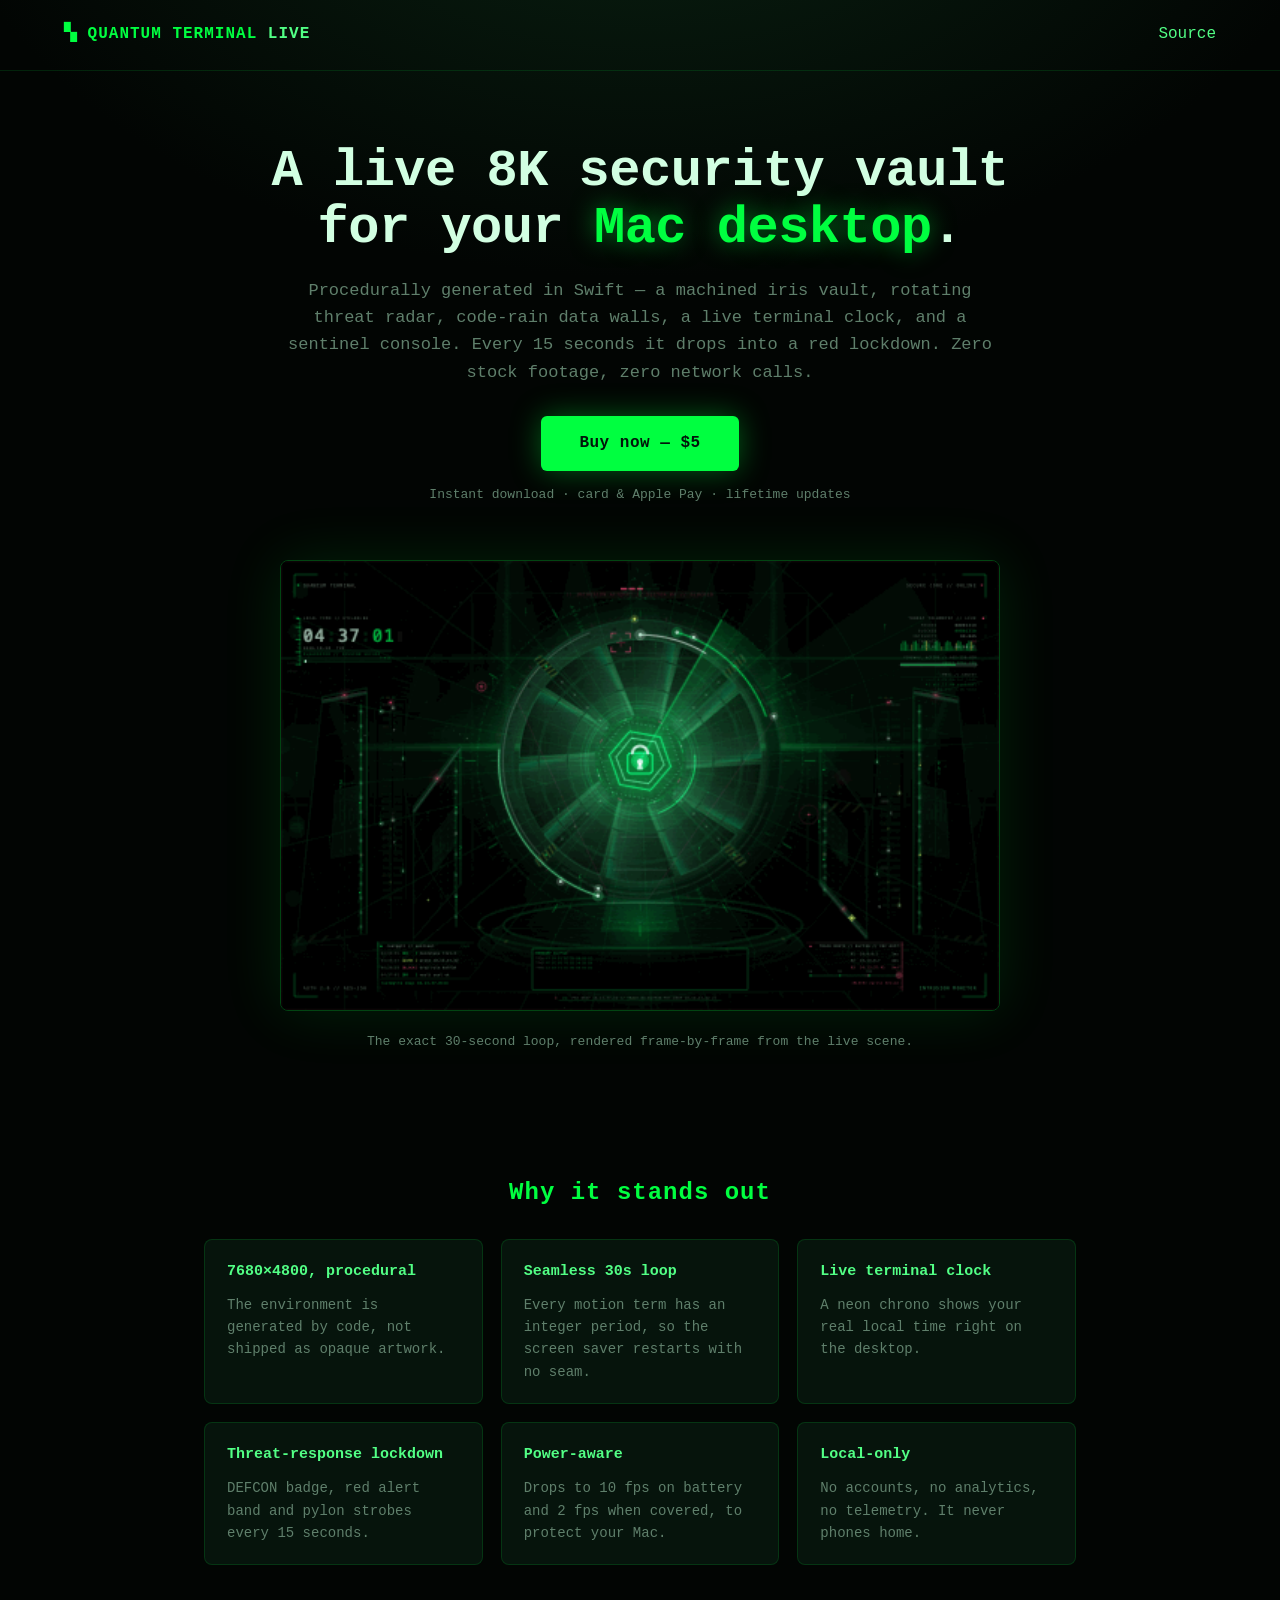
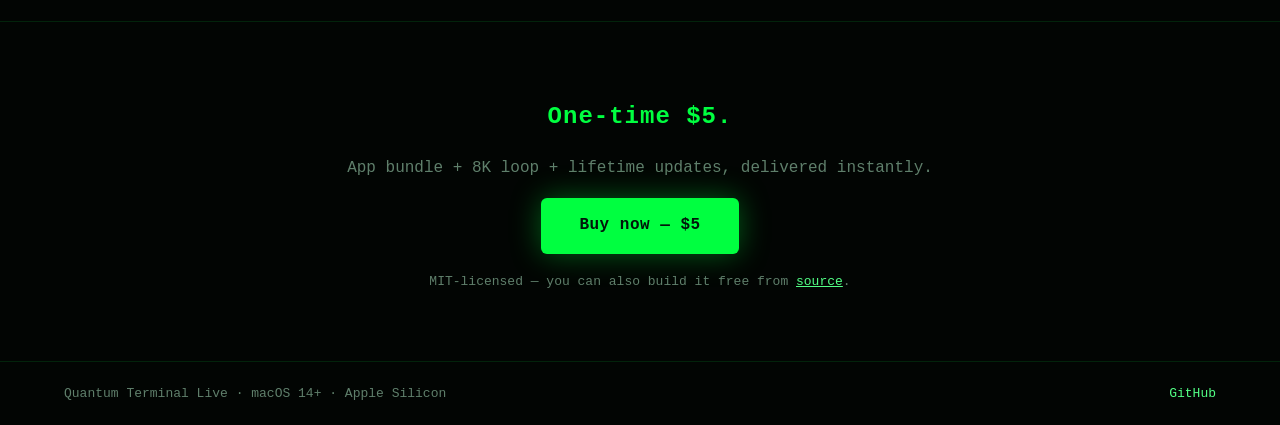
==== docs/index.html @ 82ead828 "3.1.1: top-tier README with seamless full-loop live preview, $5 storefront scaffold (Stripe Payment " ====
<!DOCTYPE html>
<html lang="en">
<head>
<meta charset="UTF-8">
<meta name="viewport" content="width=device-width, initial-scale=1.0">
<title>Quantum Terminal Live — 8K live wallpaper for macOS</title>
<meta name="description" content="A procedural 8K cyber-security vault for macOS — a live desktop layer and a seamless 30-second screen saver. Buy it for $5.">
<meta property="og:title" content="Quantum Terminal Live">
<meta property="og:description" content="Procedural 8K Matrix-green cyber-security vault for your Mac desktop.">
<meta property="og:image" content="preview.jpg">
<link rel="icon" type="image/png" href="../Assets/AppIcon-1024.png">
<link rel="stylesheet" href="styles.css">
</head>
<body>
<header class="nav">
  <span class="brand">▚ QUANTUM&nbsp;TERMINAL&nbsp;<em>LIVE</em></span>
  <a class="nav-link" href="https://github.com/ZeroXSHDW/quantum-terminal-live">Source</a>
</header>

<section class="hero">
  <h1>A live 8K security vault<br>for your <span class="accent">Mac desktop</span>.</h1>
  <p class="sub">
    Procedurally generated in Swift — a machined iris vault, rotating threat radar,
    code-rain data walls, a live terminal clock, and a sentinel console. Every 15
    seconds it drops into a red lockdown. Zero stock footage, zero network calls.
  </p>
  <div class="cta">
    <a class="buy" href="https://buy.stripe.com/REPLACE_ME">Buy now — $5</a>
    <span class="cta-note">Instant download · card &amp; Apple&nbsp;Pay · lifetime updates</span>
  </div>
</section>

<section class="preview">
  <img src="preview-live.gif" alt="Quantum Terminal Live — animated 30-second loop">
  <p class="caption">The exact 30-second loop, rendered frame-by-frame from the live scene.</p>
</section>

<section class="features">
  <h2>Why it stands out</h2>
  <div class="grid">
    <div class="card"><h3>7680×4800, procedural</h3><p>The environment is generated by code, not shipped as opaque artwork.</p></div>
    <div class="card"><h3>Seamless 30s loop</h3><p>Every motion term has an integer period, so the screen saver restarts with no seam.</p></div>
    <div class="card"><h3>Live terminal clock</h3><p>A neon chrono shows your real local time right on the desktop.</p></div>
    <div class="card"><h3>Threat-response lockdown</h3><p>DEFCON badge, red alert band and pylon strobes every 15 seconds.</p></div>
    <div class="card"><h3>Power-aware</h3><p>Drops to 10&nbsp;fps on battery and 2&nbsp;fps when covered, to protect your Mac.</p></div>
    <div class="card"><h3>Local-only</h3><p>No accounts, no analytics, no telemetry. It never phones home.</p></div>
  </div>
</section>

<section class="buy-band">
  <h2>One-time $5.</h2>
  <p>App bundle + 8K loop + lifetime updates, delivered instantly.</p>
  <a class="buy" href="https://buy.stripe.com/REPLACE_ME">Buy now — $5</a>
  <p class="fine">MIT-licensed — you can also build it free from <a href="https://github.com/ZeroXSHDW/quantum-terminal-live">source</a>.</p>
</section>

<footer>
  <span>Quantum Terminal Live · macOS 14+ · Apple&nbsp;Silicon</span>
  <a href="https://github.com/ZeroXSHDW/quantum-terminal-live">GitHub</a>
</footer>
</body>
</html>
---- docs/styles.css ----
:root {
  --bg: #020503;
  --panel: #06140c;
  --green: #00ff40;
  --mint: #52ff85;
  --ice: #d2ffe2;
  --red: #ff2461;
  --amber: #bfff47;
  --muted: #5f7f6b;
}

* { box-sizing: border-box; }

body {
  margin: 0;
  background: radial-gradient(1200px 800px at 50% -10%, #0a2413 0%, var(--bg) 60%);
  color: var(--ice);
  font-family: "SF Mono", "Menlo", "Consolas", monospace;
  line-height: 1.6;
}

.nav {
  display: flex;
  justify-content: space-between;
  align-items: center;
  padding: 22px 5vw;
  border-bottom: 1px solid rgba(0, 255, 64, 0.12);
}
.brand { color: var(--green); letter-spacing: 1px; font-weight: 700; }
.brand em { color: var(--mint); font-style: normal; }
.nav-link, footer a { color: var(--mint); text-decoration: none; }
.nav-link:hover, footer a:hover { text-decoration: underline; }

.hero { text-align: center; padding: 72px 5vw 40px; }
.hero h1 {
  font-size: clamp(28px, 5vw, 52px);
  line-height: 1.1;
  margin: 0 0 20px;
  letter-spacing: -0.5px;
}
.accent { color: var(--green); text-shadow: 0 0 24px rgba(0, 255, 64, 0.5); }
.sub { max-width: 720px; margin: 0 auto 30px; color: var(--muted); font-size: 17px; }

.cta { margin: 6px 0; }
.buy {
  display: inline-block;
  padding: 15px 38px;
  background: var(--green);
  color: #01150a;
  font-weight: 800;
  letter-spacing: 0.5px;
  text-decoration: none;
  border-radius: 6px;
  box-shadow: 0 0 30px rgba(0, 255, 64, 0.35);
  transition: transform .12s ease, box-shadow .12s ease;
}
.buy:hover { transform: translateY(-2px); box-shadow: 0 0 44px rgba(0, 255, 64, 0.55); }
.cta-note { display: block; margin-top: 14px; color: var(--muted); font-size: 13px; }

.preview { text-align: center; padding: 8px 5vw 48px; }
.preview img {
  width: min(720px, 100%);
  border: 1px solid rgba(0, 255, 64, 0.25);
  border-radius: 8px;
  box-shadow: 0 0 60px rgba(0, 255, 64, 0.12);
}
.caption { color: var(--muted); font-size: 13px; margin-top: 12px; }

.features { padding: 40px 5vw 56px; max-width: 1000px; margin: 0 auto; }
.features h2, .buy-band h2 { color: var(--green); text-align: center; letter-spacing: 1px; }
.grid { display: grid; grid-template-columns: repeat(auto-fit, minmax(260px, 1fr)); gap: 18px; margin-top: 26px; }
.card {
  background: var(--panel);
  border: 1px solid rgba(0, 255, 64, 0.14);
  border-radius: 8px;
  padding: 20px 22px;
}
.card h3 { color: var(--mint); margin: 0 0 10px; font-size: 15px; }
.card p { margin: 0; color: var(--muted); font-size: 14px; }
.card code { color: var(--ice); }

.buy-band { text-align: center; padding: 56px 5vw; border-top: 1px solid rgba(0, 255, 64, 0.12); }
.buy-band p { color: var(--muted); }
.fine { font-size: 13px; margin-top: 18px; }
.fine a { color: var(--mint); }

footer {
  display: flex;
  justify-content: space-between;
  align-items: center;
  padding: 22px 5vw;
  border-top: 1px solid rgba(0, 255, 64, 0.12);
  color: var(--muted);
  font-size: 13px;
}
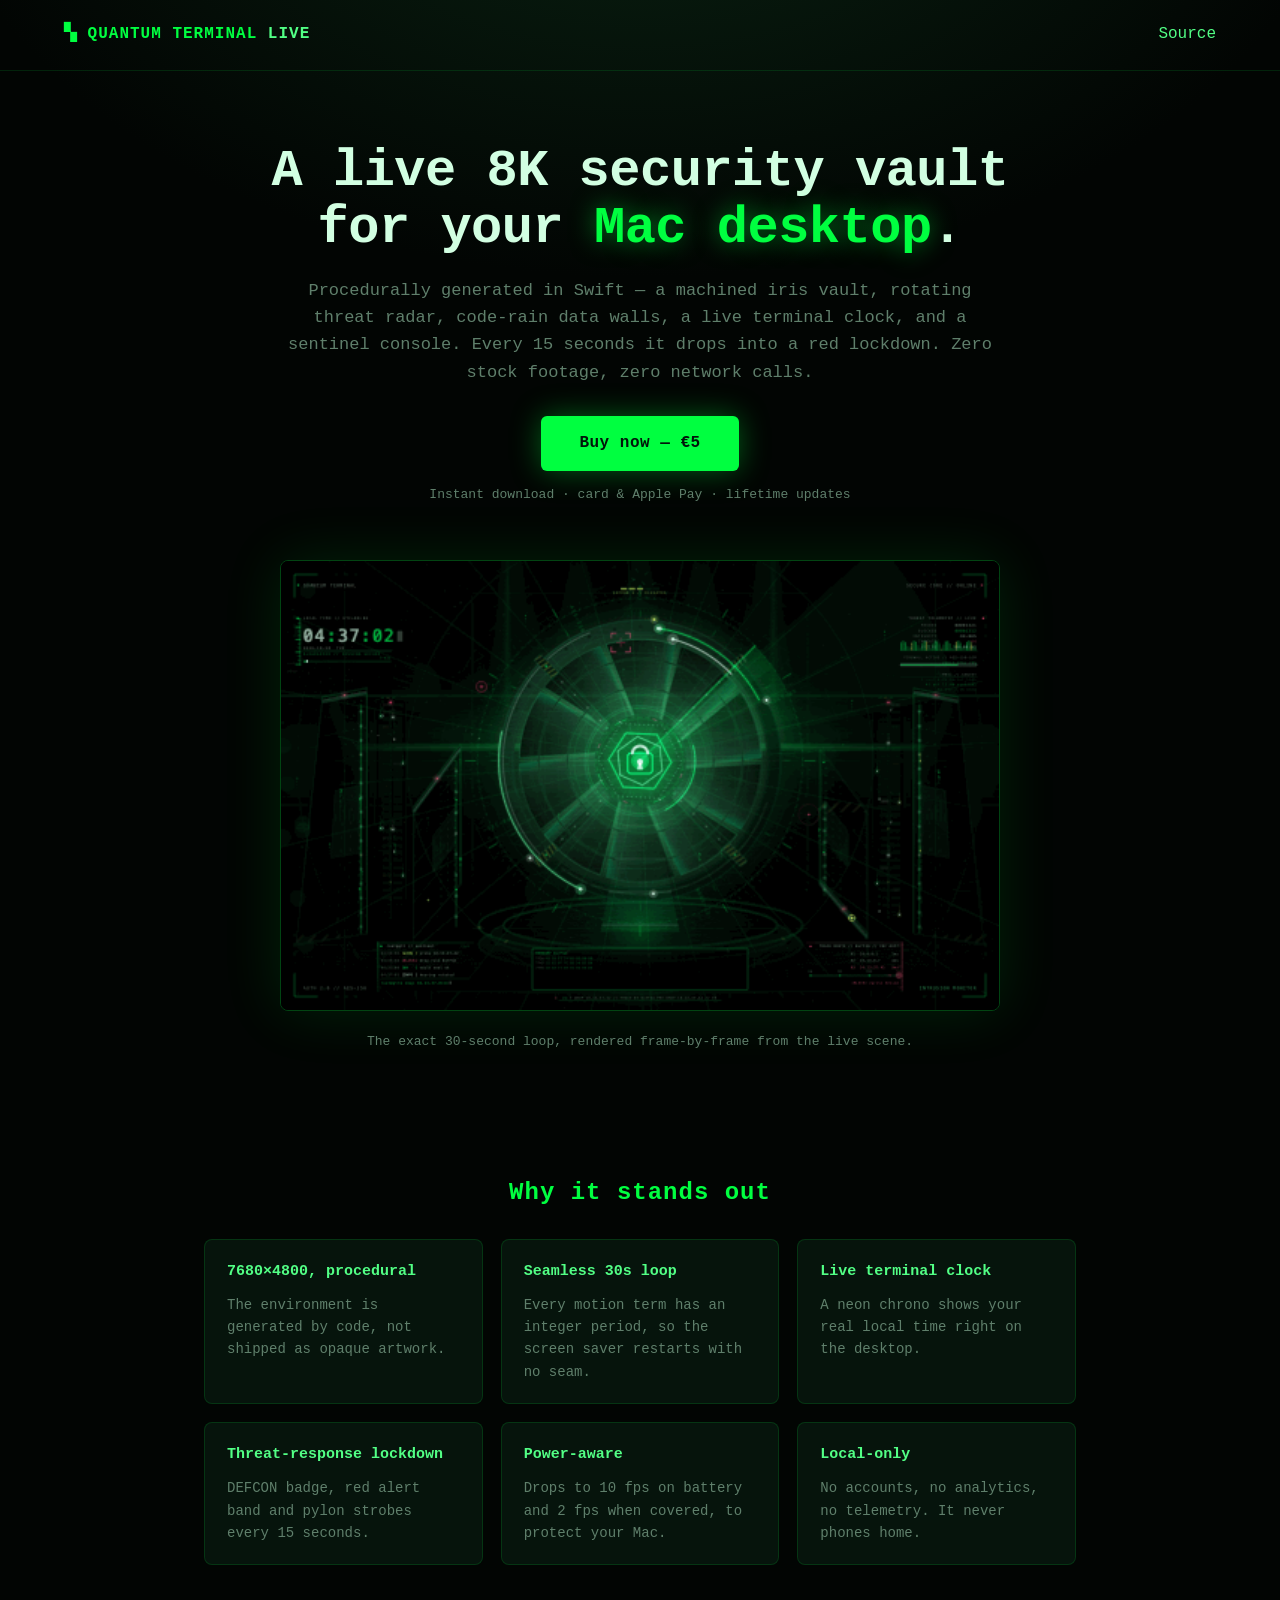
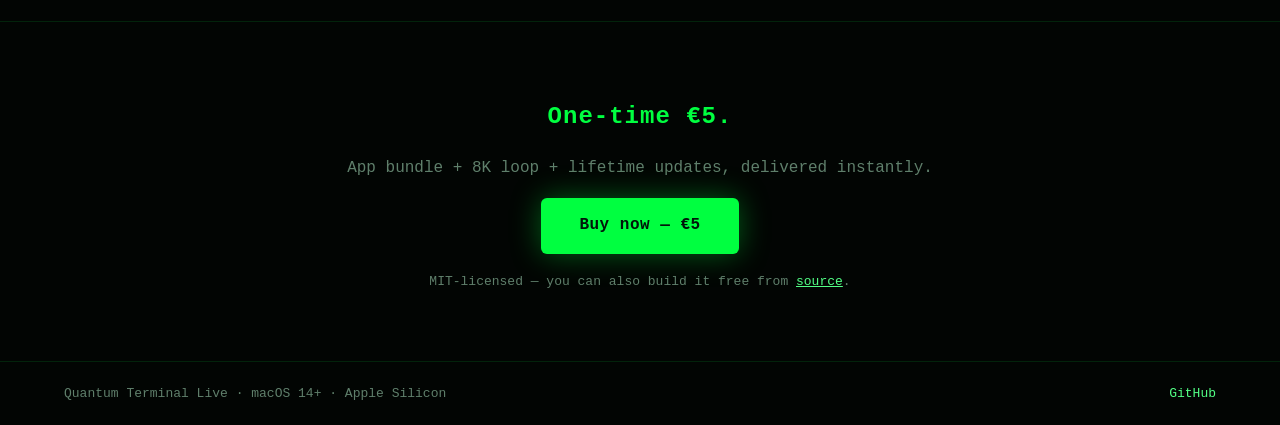
==== commit 180590b9: "Go live: wire the active Stripe Payment Link (€5) into storefront, showcase, and README - Link: http" ====
--- a/docs/index.html
+++ b/docs/index.html
@@ -4,7 +4,7 @@
 <meta charset="UTF-8">
 <meta name="viewport" content="width=device-width, initial-scale=1.0">
 <title>Quantum Terminal Live — 8K live wallpaper for macOS</title>
-<meta name="description" content="A procedural 8K cyber-security vault for macOS — a live desktop layer and a seamless 30-second screen saver. Buy it for $5.">
+<meta name="description" content="A procedural 8K cyber-security vault for macOS — a live desktop layer and a seamless 30-second screen saver. Buy it for €5.">
 <meta property="og:title" content="Quantum Terminal Live">
 <meta property="og:description" content="Procedural 8K Matrix-green cyber-security vault for your Mac desktop.">
 <meta property="og:image" content="preview.jpg">
@@ -25,7 +25,7 @@
     seconds it drops into a red lockdown. Zero stock footage, zero network calls.
   </p>
   <div class="cta">
-    <a class="buy" href="https://buy.stripe.com/REPLACE_ME">Buy now — $5</a>
+    <a class="buy" href="https://buy.stripe.com/fZu4gA5KUdlP40deDr14403">Buy now — €5</a>
     <span class="cta-note">Instant download · card &amp; Apple&nbsp;Pay · lifetime updates</span>
   </div>
 </section>
@@ -48,9 +48,9 @@
 </section>
 
 <section class="buy-band">
-  <h2>One-time $5.</h2>
+  <h2>One-time €5.</h2>
   <p>App bundle + 8K loop + lifetime updates, delivered instantly.</p>
-  <a class="buy" href="https://buy.stripe.com/REPLACE_ME">Buy now — $5</a>
+  <a class="buy" href="https://buy.stripe.com/fZu4gA5KUdlP40deDr14403">Buy now — €5</a>
   <p class="fine">MIT-licensed — you can also build it free from <a href="https://github.com/ZeroXSHDW/quantum-terminal-live">source</a>.</p>
 </section>
 
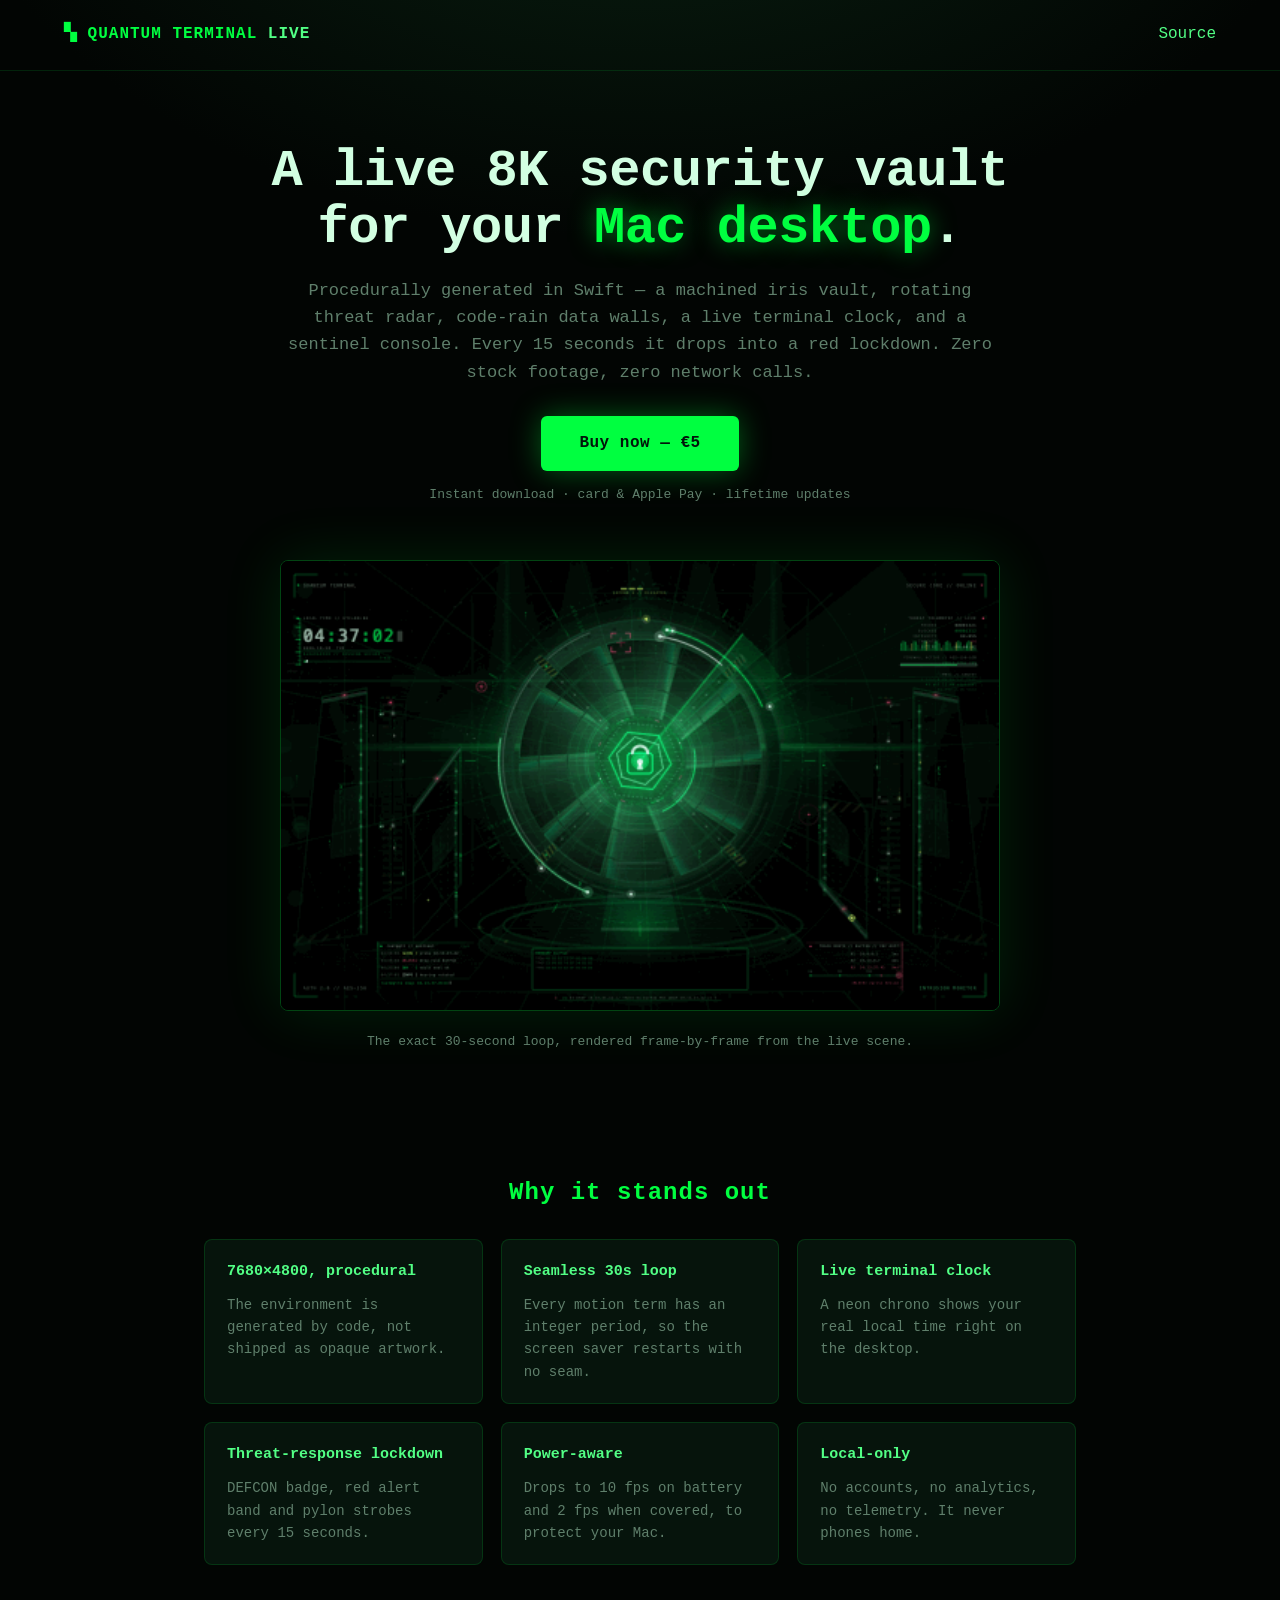
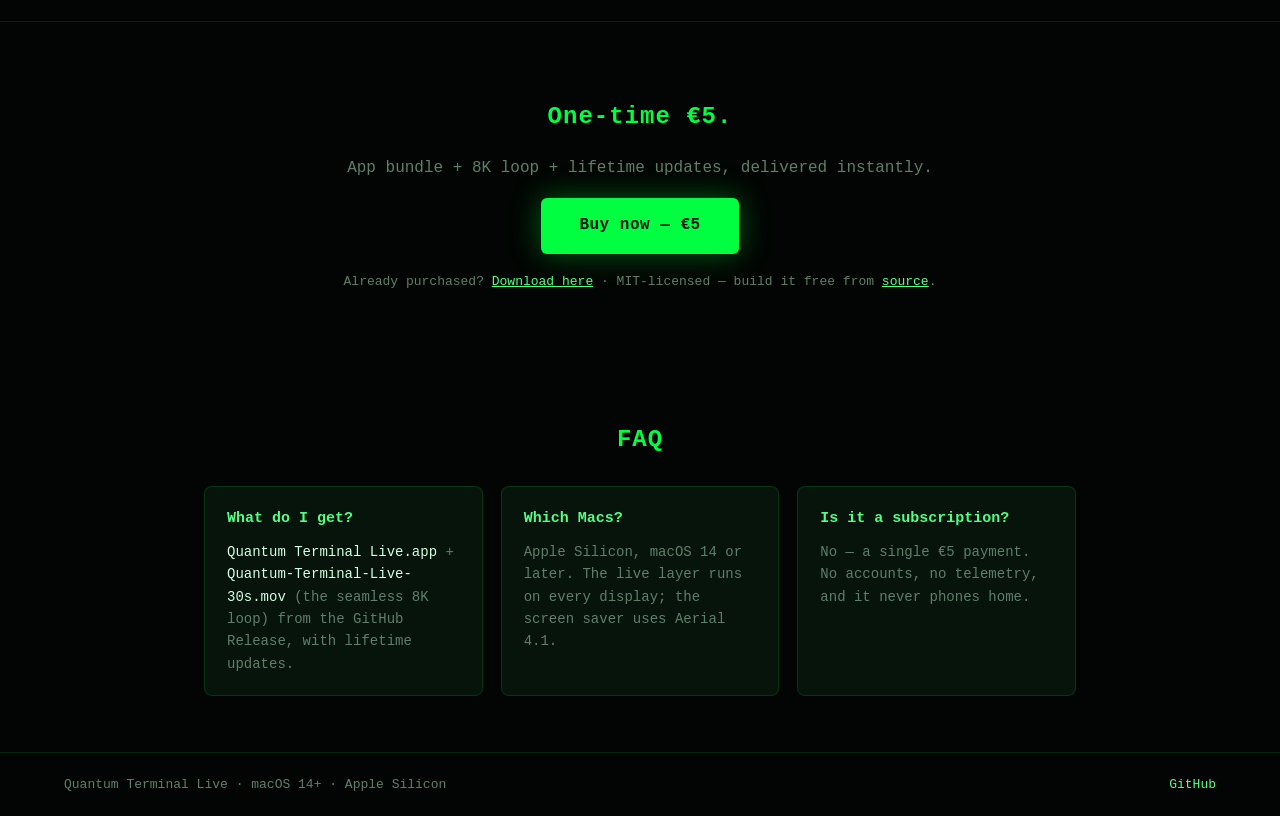
==== commit cb4472e6: "Landing page: add FAQ and already-purchased download link for a complete sale flow" ====
--- a/docs/index.html
+++ b/docs/index.html
@@ -51,7 +51,16 @@
   <h2>One-time €5.</h2>
   <p>App bundle + 8K loop + lifetime updates, delivered instantly.</p>
   <a class="buy" href="https://buy.stripe.com/fZu4gA5KUdlP40deDr14403">Buy now — €5</a>
-  <p class="fine">MIT-licensed — you can also build it free from <a href="https://github.com/ZeroXSHDW/quantum-terminal-live">source</a>.</p>
+  <p class="fine">Already purchased? <a href="https://github.com/ZeroXSHDW/quantum-terminal-live/releases/latest">Download here</a> · MIT-licensed — build it free from <a href="https://github.com/ZeroXSHDW/quantum-terminal-live">source</a>.</p>
+</section>
+
+<section class="features">
+  <h2>FAQ</h2>
+  <div class="grid">
+    <div class="card"><h3>What do I get?</h3><p><code>Quantum Terminal Live.app</code> + <code>Quantum-Terminal-Live-30s.mov</code> (the seamless 8K loop) from the GitHub Release, with lifetime updates.</p></div>
+    <div class="card"><h3>Which Macs?</h3><p>Apple Silicon, macOS 14 or later. The live layer runs on every display; the screen saver uses Aerial 4.1.</p></div>
+    <div class="card"><h3>Is it a subscription?</h3><p>No — a single €5 payment. No accounts, no telemetry, and it never phones home.</p></div>
+  </div>
 </section>
 
 <footer>
